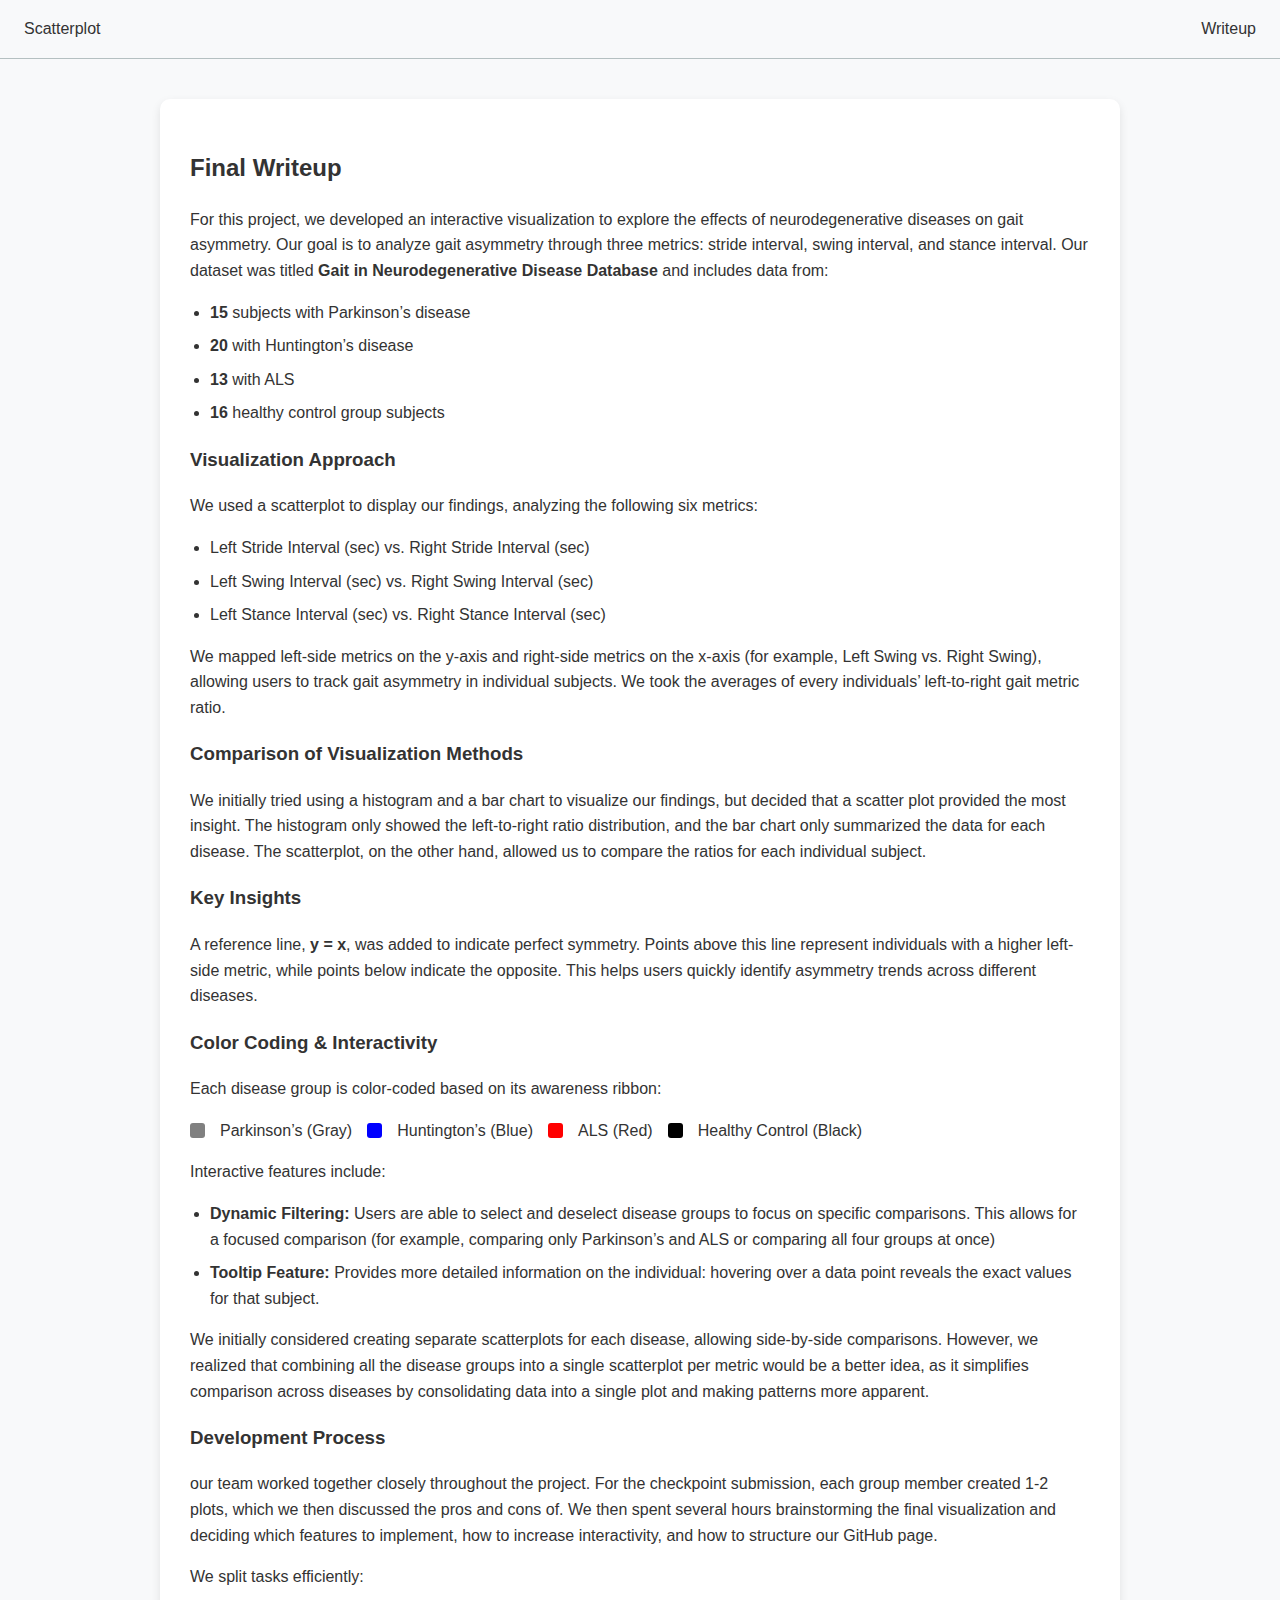
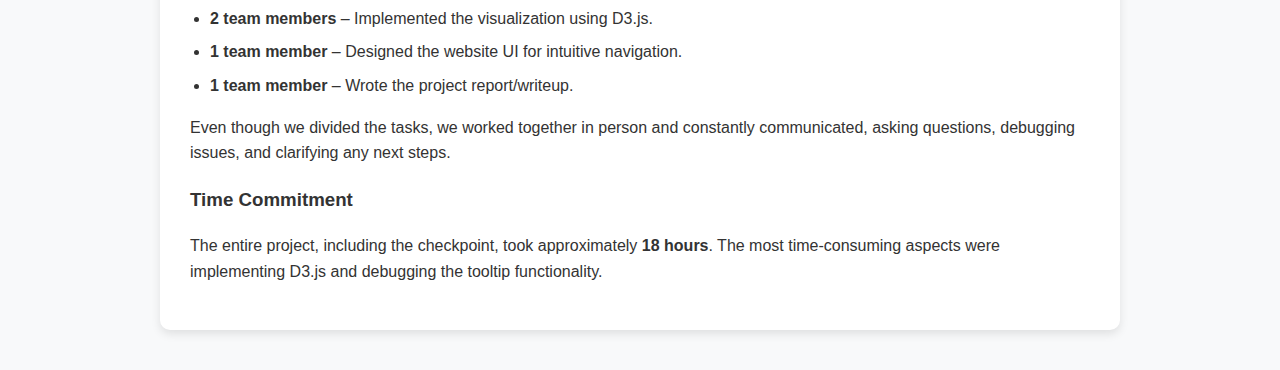
==== writeup.html @ 99014183 "First push" ====
<!DOCTYPE html>
<html lang="en">
<head>
    <meta charset="UTF-8">
    <meta name="viewport" content="width=device-width, initial-scale=1.0">
    <title>Final Writeup</title>
    <link rel="stylesheet" href="writeup.css">
</head>
<body>

    <nav>
        <a href="index.html">Scatterplot</a>
        <a href="writeup.html" class="active">Writeup</a>
    </nav>

    <section class="container">
        <h2>Final Writeup</h2>
        <p>For this project, we developed an interactive visualization to explore the effects of neurodegenerative diseases on gait asymmetry. Our goal is to analyze gait asymmetry through three metrics: stride interval, swing interval, and stance interval.
            Our dataset was titled <strong>Gait in Neurodegenerative Disease Database</strong> and includes data from:</p>
        <ul class="stats-list">
            <li><strong>15</strong> subjects with Parkinson’s disease</li>
            <li><strong>20</strong> with Huntington’s disease</li>
            <li><strong>13</strong> with ALS</li>
            <li><strong>16</strong> healthy control group subjects</li>
        </ul>

        <h3>Visualization Approach</h3>
        <p>We used a scatterplot to display our findings, analyzing the following six metrics:</p>
        <ul>
            <li>Left Stride Interval (sec) vs. Right Stride Interval (sec)</li>
            <li>Left Swing Interval (sec) vs. Right Swing Interval (sec)</li>
            <li>Left Stance Interval (sec) vs. Right Stance Interval (sec)</li>
        </ul>
        <p>We mapped left-side metrics on the y-axis and right-side metrics on the x-axis (for example, Left Swing vs. Right Swing), allowing users to track gait asymmetry in individual subjects. We took the averages of every individuals’ left-to-right gait metric ratio. </p>

        <h3>Comparison of Visualization Methods</h3>
        <p>We initially tried using a histogram and a bar chart to visualize our findings, but decided that a scatter plot provided the most insight. The histogram only showed the left-to-right ratio distribution, and the bar chart only summarized the data for each disease. The scatterplot, on the other hand, allowed us to compare the ratios for each individual subject.</p>

        <h3>Key Insights</h3>
        <p>A reference line, <strong>y = x</strong>, was added to indicate perfect symmetry. Points above this line represent individuals with a higher left-side metric, while points below indicate the opposite. This helps users quickly identify asymmetry trends across different diseases.</p>

        <h3>Color Coding & Interactivity</h3>
        <p>Each disease group is color-coded based on its awareness ribbon:</p>
        <div class="color-coding">
            <span class="color-box gray"></span> Parkinson’s (Gray)
            <span class="color-box blue"></span> Huntington’s (Blue)
            <span class="color-box red"></span> ALS (Red)
            <span class="color-box black"></span> Healthy Control (Black)
        </div>
        <p>Interactive features include:</p>
        <ul>
            <li><strong>Dynamic Filtering:</strong> Users are able to select and deselect disease groups to focus on specific comparisons. This allows for a focused comparison (for example, comparing only Parkinson’s and ALS or comparing all four groups at once)</li>
            <li><strong>Tooltip Feature:</strong> Provides more detailed information on the individual: hovering over a data point reveals the exact values for that subject. </li>
        </ul>
        <p>We initially considered creating separate scatterplots for each disease, allowing side-by-side comparisons. However, we realized that combining all the disease groups into a single scatterplot per metric would be a better idea, as it simplifies comparison across diseases by consolidating data into a single plot and making patterns more apparent.</p>

        <h3>Development Process</h3>
        <p>our team worked together closely throughout the project. For the checkpoint submission, each group member created 1-2 plots, which we then discussed the pros and cons of. We then spent several hours brainstorming the final visualization and deciding which features to implement, how to increase interactivity, and how to structure our GitHub page. </p>
        <p>We split tasks efficiently:</p>
        <ul class="team-roles">
            <li><strong>2 team members</strong> – Implemented the visualization using D3.js.</li>
            <li><strong>1 team member</strong> – Designed the website UI for intuitive navigation.</li>
            <li><strong>1 team member</strong> – Wrote the project report/writeup.</li>
        </ul>
        <p>Even though we divided the tasks, we worked together in person and constantly communicated, asking questions, debugging issues, and clarifying any next steps.</p>

        <h3>Time Commitment</h3>
        <p>The entire project, including the checkpoint, took approximately <strong>18 hours</strong>. The most time-consuming aspects were implementing D3.js and debugging the tooltip functionality.</p>
    </section>
</body>
</html>
---- writeup.css ----
/* General Styling */
body {
    font-family: 'Inter', sans-serif;
    margin: 0;
    padding: 0;
    background-color: #f8f9fa;
    color: #333;
    line-height: 1.6;
}

/* Header Styling */
header {
    text-align: center;
    padding: 30px;
    background-color: #0056b3;
    color: white;
    font-size: 24px;
    font-weight: bold;
    box-shadow: 0px 4px 10px rgba(0, 0, 0, 0.2);
}

/* Navigation bar styling */
nav {
    display: flex; /* Use Flexbox for layout */
    justify-content: space-between; /* Evenly space links */
    align-items: center; /* Align links vertically */
    padding: 0.5em 1em; /* Add padding around the nav bar */
    margin-bottom: 1em; /* Space below the navigation bar */
    border-bottom: 1px solid oklch(80% 3% 200); /* Subtle gray border */
}

/* Navigation links styling */
nav a {
    text-decoration: none; /* Remove underline */
    color: inherit; /* Inherit text color */
    text-align: center; /* Center the text */
    padding: 0.5em; /* Add spacing around links */
    transition: color 0.3s, border-bottom 0.3s; /* Smooth hover effect */
}

/* Highlight for current page */
nav a.current {
    border-bottom: 0.4em solid oklch(80% 3% 200); /* Thicker bottom border */
    padding-bottom: 0.1em; /* Adjust spacing to maintain alignment */
}

/* Hover effect for links */
nav a:hover {
    color: var(--color-accent); /* Change color to the accent color */
    border-bottom: 0.4em solid var(--color-accent); /* Add hover border effect */
}
/* Main Content Container */
.container {
    max-width: 900px;
    margin: 40px auto;
    padding: 30px;
    background: white;
    border-radius: 10px;
    box-shadow: 0px 4px 10px rgba(0, 0, 0, 0.1);
}

/* List Styling */
ul {
    padding-left: 20px;
}

ul li {
    margin-bottom: 8px;
}

/* Color Coding for Groups */
.color-coding {
    display: flex;
    align-items: center;
    gap: 15px;
    margin-top: 10px;
}

.color-box {
    display: inline-block;
    width: 15px;
    height: 15px;
    border-radius: 3px;
}

.gray { background: gray; }
.blue { background: blue; }
.red { background: red; }
.black { background: black; }

/* Responsive Design */
@media (max-width: 768px) {
    .container {
        padding: 20px;
    }
}
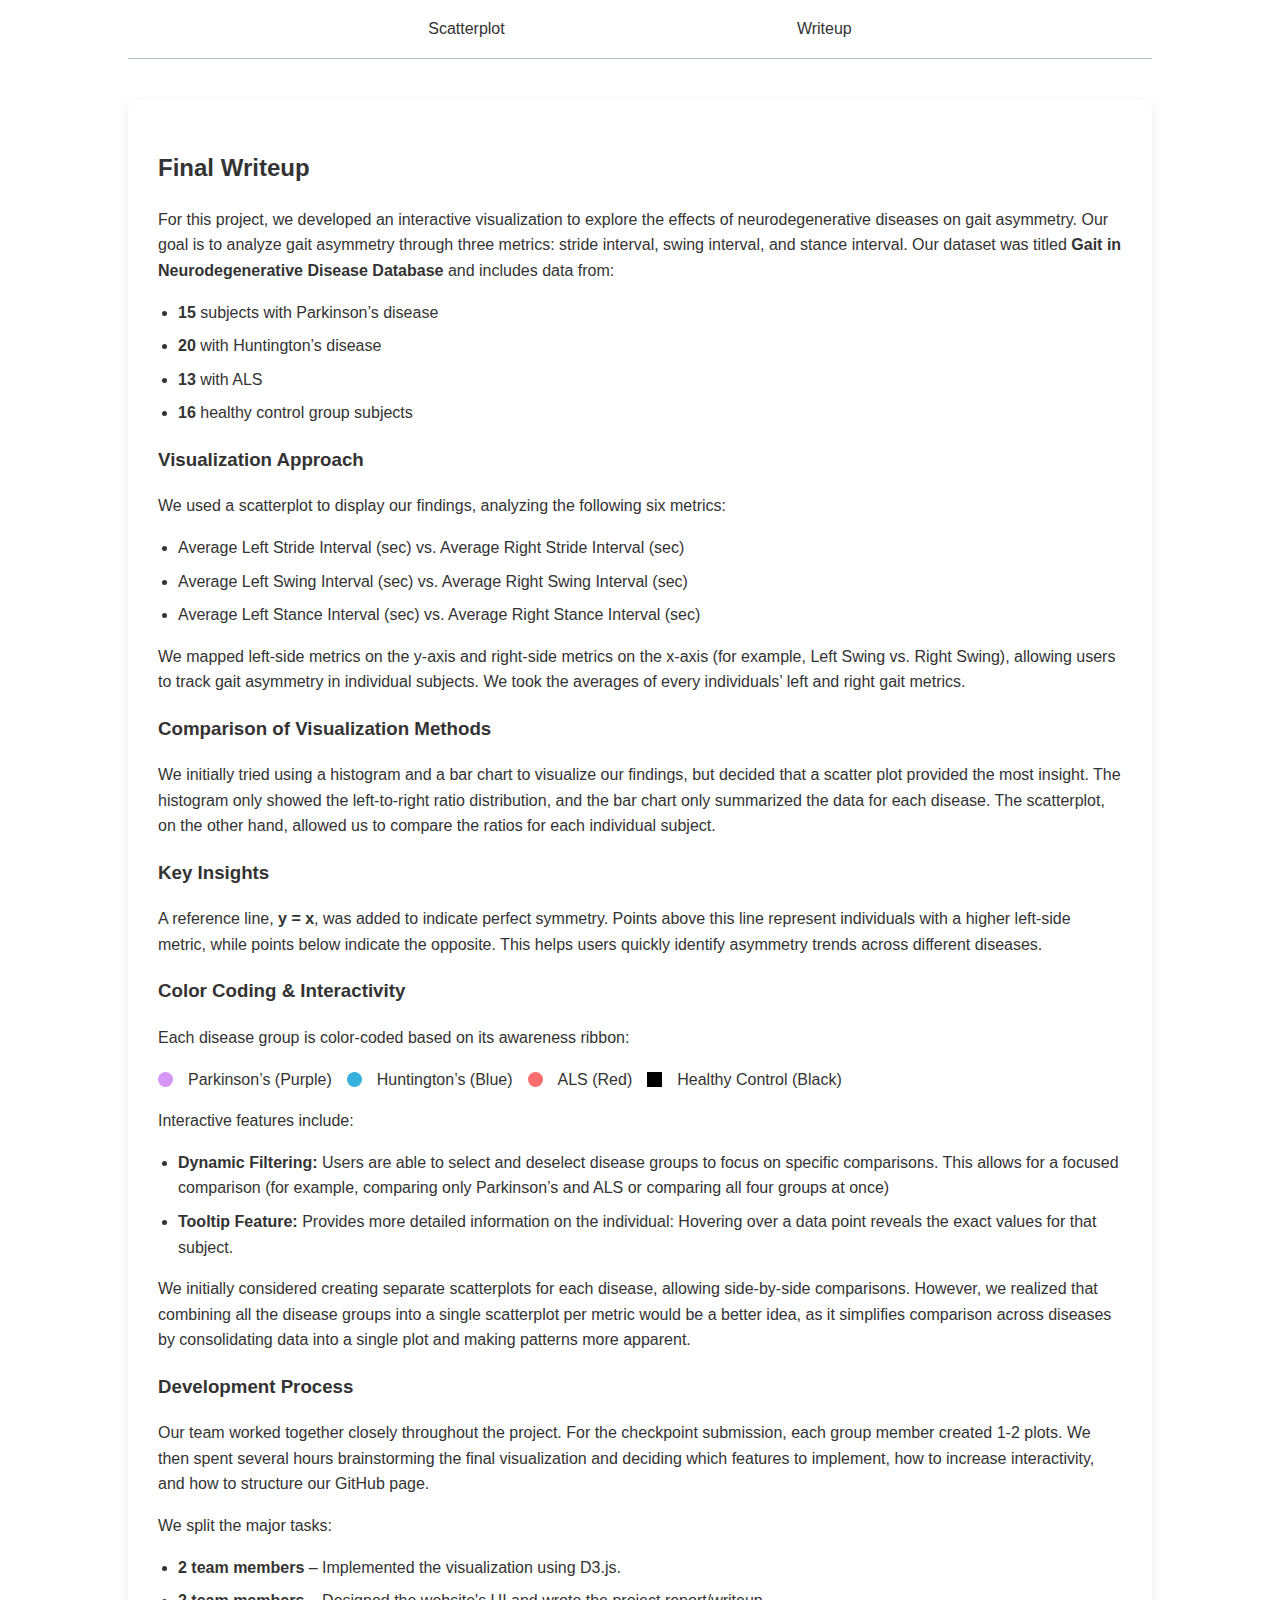
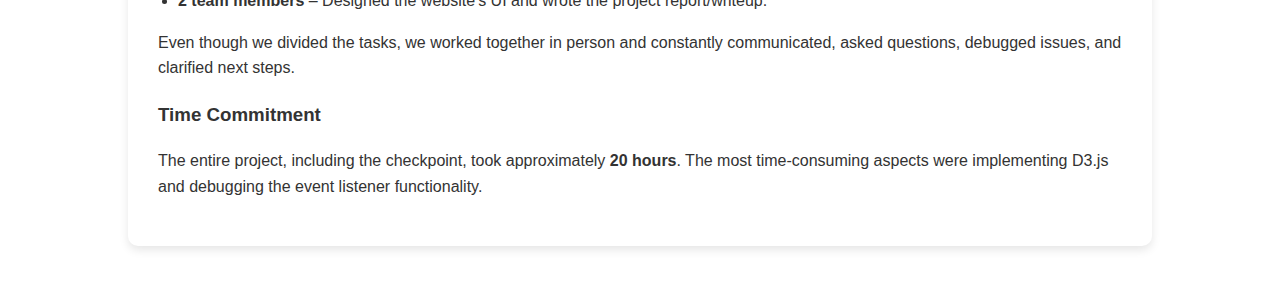
==== commit 8470ac03: "Preliminary push" ====
--- a/writeup.html
+++ b/writeup.html
@@ -27,11 +27,11 @@
         <h3>Visualization Approach</h3>
         <p>We used a scatterplot to display our findings, analyzing the following six metrics:</p>
         <ul>
-            <li>Left Stride Interval (sec) vs. Right Stride Interval (sec)</li>
-            <li>Left Swing Interval (sec) vs. Right Swing Interval (sec)</li>
-            <li>Left Stance Interval (sec) vs. Right Stance Interval (sec)</li>
+            <li>Average Left Stride Interval (sec) vs. Average Right Stride Interval (sec)</li>
+            <li>Average Left Swing Interval (sec) vs. Average Right Swing Interval (sec)</li>
+            <li>Average Left Stance Interval (sec) vs. Average Right Stance Interval (sec)</li>
         </ul>
-        <p>We mapped left-side metrics on the y-axis and right-side metrics on the x-axis (for example, Left Swing vs. Right Swing), allowing users to track gait asymmetry in individual subjects. We took the averages of every individuals’ left-to-right gait metric ratio. </p>
+        <p>We mapped left-side metrics on the y-axis and right-side metrics on the x-axis (for example, Left Swing vs. Right Swing), allowing users to track gait asymmetry in individual subjects. We took the averages of every individuals’ left and right gait metrics. </p>
 
         <h3>Comparison of Visualization Methods</h3>
         <p>We initially tried using a histogram and a bar chart to visualize our findings, but decided that a scatter plot provided the most insight. The histogram only showed the left-to-right ratio distribution, and the bar chart only summarized the data for each disease. The scatterplot, on the other hand, allowed us to compare the ratios for each individual subject.</p>
@@ -42,7 +42,7 @@
         <h3>Color Coding & Interactivity</h3>
         <p>Each disease group is color-coded based on its awareness ribbon:</p>
         <div class="color-coding">
-            <span class="color-box gray"></span> Parkinson’s (Gray)
+            <span class="color-box gray"></span> Parkinson’s (Purple)
             <span class="color-box blue"></span> Huntington’s (Blue)
             <span class="color-box red"></span> ALS (Red)
             <span class="color-box black"></span> Healthy Control (Black)
@@ -50,22 +50,21 @@
         <p>Interactive features include:</p>
         <ul>
             <li><strong>Dynamic Filtering:</strong> Users are able to select and deselect disease groups to focus on specific comparisons. This allows for a focused comparison (for example, comparing only Parkinson’s and ALS or comparing all four groups at once)</li>
-            <li><strong>Tooltip Feature:</strong> Provides more detailed information on the individual: hovering over a data point reveals the exact values for that subject. </li>
+            <li><strong>Tooltip Feature:</strong> Provides more detailed information on the individual: Hovering over a data point reveals the exact values for that subject. </li>
         </ul>
         <p>We initially considered creating separate scatterplots for each disease, allowing side-by-side comparisons. However, we realized that combining all the disease groups into a single scatterplot per metric would be a better idea, as it simplifies comparison across diseases by consolidating data into a single plot and making patterns more apparent.</p>
 
         <h3>Development Process</h3>
-        <p>our team worked together closely throughout the project. For the checkpoint submission, each group member created 1-2 plots, which we then discussed the pros and cons of. We then spent several hours brainstorming the final visualization and deciding which features to implement, how to increase interactivity, and how to structure our GitHub page. </p>
-        <p>We split tasks efficiently:</p>
+        <p>Our team worked together closely throughout the project. For the checkpoint submission, each group member created 1-2 plots. We then spent several hours brainstorming the final visualization and deciding which features to implement, how to increase interactivity, and how to structure our GitHub page. </p>
+        <p>We split the major tasks:</p>
         <ul class="team-roles">
             <li><strong>2 team members</strong> – Implemented the visualization using D3.js.</li>
-            <li><strong>1 team member</strong> – Designed the website UI for intuitive navigation.</li>
-            <li><strong>1 team member</strong> – Wrote the project report/writeup.</li>
+            <li><strong>2 team members</strong> – Designed the website's UI and wrote the project report/writeup.</li>
         </ul>
-        <p>Even though we divided the tasks, we worked together in person and constantly communicated, asking questions, debugging issues, and clarifying any next steps.</p>
+        <p>Even though we divided the tasks, we worked together in person and constantly communicated, asked questions, debugged issues, and clarified next steps.</p>
 
         <h3>Time Commitment</h3>
-        <p>The entire project, including the checkpoint, took approximately <strong>18 hours</strong>. The most time-consuming aspects were implementing D3.js and debugging the tooltip functionality.</p>
+        <p>The entire project, including the checkpoint, took approximately <strong>20 hours</strong>. The most time-consuming aspects were implementing D3.js and debugging the event listener functionality.</p>
     </section>
 </body>
 </html>
--- a/writeup.css
+++ b/writeup.css
@@ -3,7 +3,9 @@
     font-family: 'Inter', sans-serif;
     margin: 0;
     padding: 0;
-    background-color: #f8f9fa;
+    background-color: #ffffff;
+    max-width: 80%;
+    margin: auto;
     color: #333;
     line-height: 1.6;
 }
@@ -22,7 +24,7 @@
 /* Navigation bar styling */
 nav {
     display: flex; /* Use Flexbox for layout */
-    justify-content: space-between; /* Evenly space links */
+    justify-content: space-evenly; /* Evenly space links */
     align-items: center; /* Align links vertically */
     padding: 0.5em 1em; /* Add padding around the nav bar */
     margin-bottom: 1em; /* Space below the navigation bar */
@@ -51,10 +53,10 @@
 }
 /* Main Content Container */
 .container {
-    max-width: 900px;
+    max-width: 2000px;
     margin: 40px auto;
     padding: 30px;
-    background: white;
+    /* background: white; */
     border-radius: 10px;
     box-shadow: 0px 4px 10px rgba(0, 0, 0, 0.1);
 }
@@ -80,13 +82,17 @@
     display: inline-block;
     width: 15px;
     height: 15px;
-    border-radius: 3px;
+    border-radius: 10px;
 }
 
-.gray { background: gray; }
-.blue { background: blue; }
-.red { background: red; }
-.black { background: black; }
+.gray { background: hsl(280, 86.00%, 77.60%); }
+.blue { background: hsl(196, 71.80%, 54.10%); }
+.red { background: hsl(0, 96.00%, 70.80%); }
+.black { background: hsl(0, 0.00%, 0.00%); }
+
+.black {
+    border-radius: 0px;
+}
 
 /* Responsive Design */
 @media (max-width: 768px) {
@@ -94,3 +100,4 @@
         padding: 20px;
     }
 }
+
